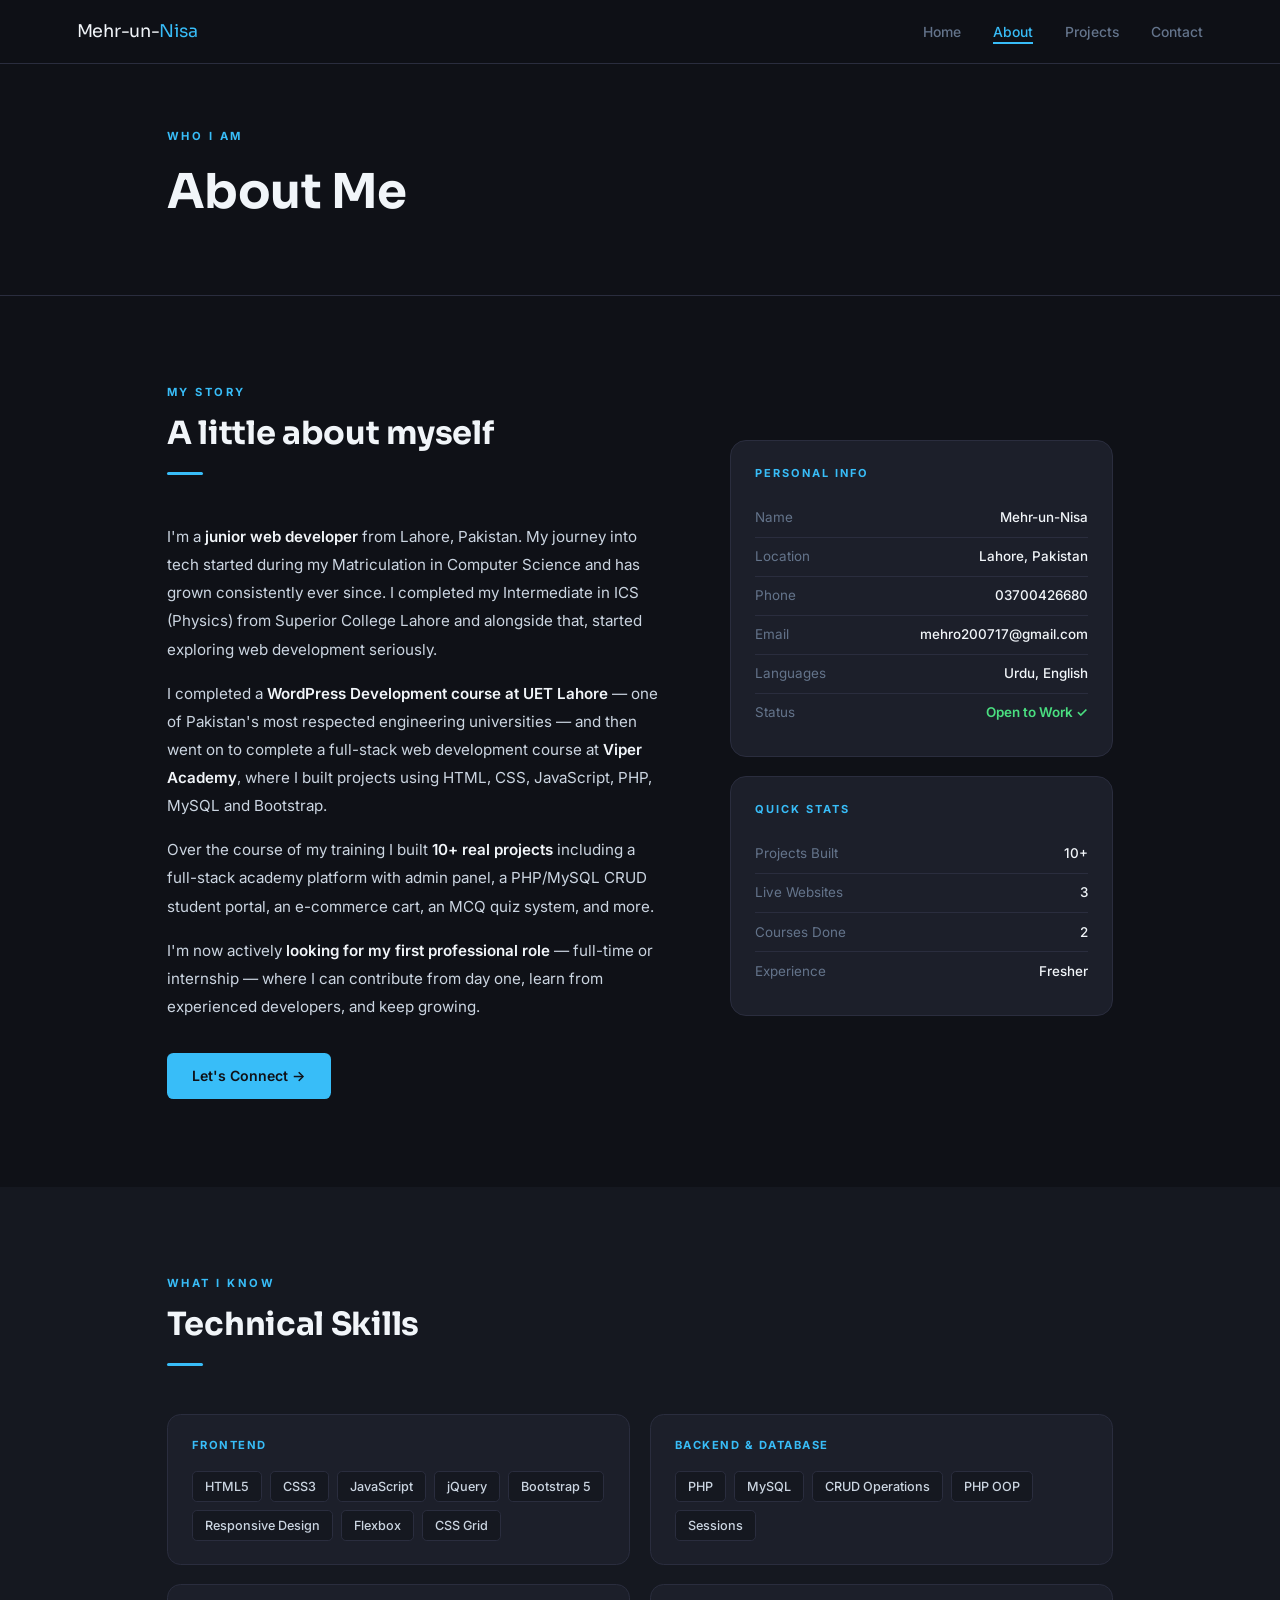
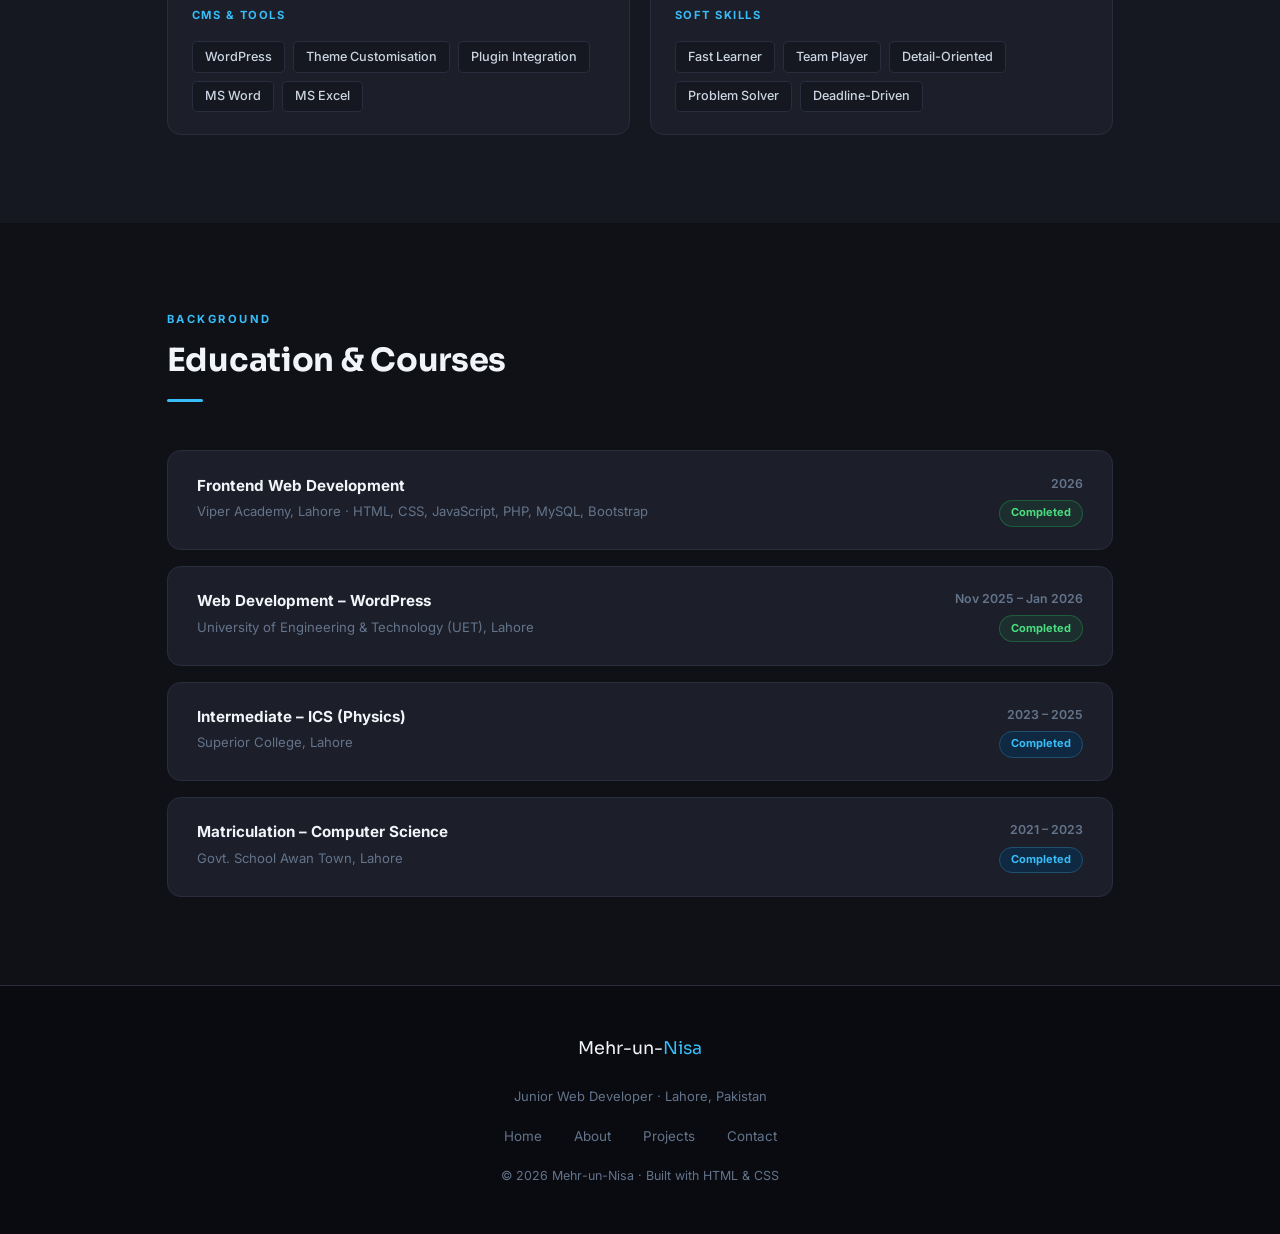
==== about.html @ e5cac134 "Add files via upload" ====
<!DOCTYPE html>
<html lang="en">
<head>
  <meta charset="UTF-8"/>
  <meta name="viewport" content="width=device-width, initial-scale=1.0"/>
  <title>About | Mehr-un-Nisa</title>
  <link href="https://fonts.googleapis.com/css2?family=Inter:wght@300;400;500;600;700&family=Sora:wght@600;700&display=swap" rel="stylesheet"/>
  <link rel="stylesheet" href="style.css"/>
</head>
<body>

<nav>
  <div class="nav-logo">Mehr-un-<span>Nisa</span></div>
  <button class="nav-toggle" id="navToggle">☰</button>
  <ul class="nav-links" id="navLinks">
    <li><a href="index.html">Home</a></li>
    <li><a href="about.html" class="active">About</a></li>
    <li><a href="projects.html">Projects</a></li>
    <li><a href="contact.html">Contact</a></li>
  </ul>
</nav>

<div class="page-hero">
  <div class="container">
    <p class="page-hero-label">Who I Am</p>
    <h1 class="page-hero-title">About Me</h1>
  </div>
</div>

<!-- ABOUT -->
<section class="section">
  <div class="container">
    <div class="about-grid">
      <div class="fade">
        <p class="sec-label">My Story</p>
        <h2 class="sec-title">A little about myself</h2>
        <div class="sec-line"></div>
        <div class="about-text">
          <p>I'm a <strong>junior web developer</strong> from Lahore, Pakistan. My journey into tech started during my Matriculation in Computer Science and has grown consistently ever since. I completed my Intermediate in ICS (Physics) from Superior College Lahore and alongside that, started exploring web development seriously.</p>
          <p>I completed a <strong>WordPress Development course at UET Lahore</strong> — one of Pakistan's most respected engineering universities — and then went on to complete a full-stack web development course at <strong>Viper Academy</strong>, where I built projects using HTML, CSS, JavaScript, PHP, MySQL and Bootstrap.</p>
          <p>Over the course of my training I built <strong>10+ real projects</strong> including a full-stack academy platform with admin panel, a PHP/MySQL CRUD student portal, an e-commerce cart, an MCQ quiz system, and more.</p>
          <p>I'm now actively <strong>looking for my first professional role</strong> — full-time or internship — where I can contribute from day one, learn from experienced developers, and keep growing.</p>
        </div>
        <div style="margin-top:2rem;">
          <a href="contact.html" class="btn btn-primary">Let's Connect →</a>
        </div>
      </div>
      <div class="fade d2">
        <div class="info-box" style="margin-bottom:1.2rem;">
          <h4>Personal Info</h4>
          <div class="info-row"><span>Name</span><span>Mehr-un-Nisa</span></div>
          <div class="info-row"><span>Location</span><span>Lahore, Pakistan</span></div>
          <div class="info-row"><span>Phone</span><span>03700426680</span></div>
          <div class="info-row"><span>Email</span><span>mehro200717@gmail.com</span></div>
          <div class="info-row"><span>Languages</span><span>Urdu, English</span></div>
          <div class="info-row"><span>Status</span><span style="color:#4ADE80;font-weight:600;">Open to Work ✓</span></div>
        </div>
        <div class="info-box">
          <h4>Quick Stats</h4>
          <div class="info-row"><span>Projects Built</span><span>10+</span></div>
          <div class="info-row"><span>Live Websites</span><span>3</span></div>
          <div class="info-row"><span>Courses Done</span><span>2</span></div>
          <div class="info-row"><span>Experience</span><span>Fresher</span></div>
        </div>
      </div>
    </div>
  </div>
</section>

<!-- SKILLS -->
<section class="section bg2">
  <div class="container">
    <div class="fade">
      <p class="sec-label">What I Know</p>
      <h2 class="sec-title">Technical Skills</h2>
      <div class="sec-line"></div>
    </div>
    <div class="skills-grid">
      <div class="skill-box fade">
        <div class="skill-box-title">Frontend</div>
        <div class="skill-tags">
          <span class="skill-tag">HTML5</span><span class="skill-tag">CSS3</span>
          <span class="skill-tag">JavaScript</span><span class="skill-tag">jQuery</span>
          <span class="skill-tag">Bootstrap 5</span><span class="skill-tag">Responsive Design</span>
          <span class="skill-tag">Flexbox</span><span class="skill-tag">CSS Grid</span>
        </div>
      </div>
      <div class="skill-box fade d1">
        <div class="skill-box-title">Backend & Database</div>
        <div class="skill-tags">
          <span class="skill-tag">PHP</span><span class="skill-tag">MySQL</span>
          <span class="skill-tag">CRUD Operations</span><span class="skill-tag">PHP OOP</span>
          <span class="skill-tag">Sessions</span>
        </div>
      </div>
      <div class="skill-box fade d2">
        <div class="skill-box-title">CMS & Tools</div>
        <div class="skill-tags">
          <span class="skill-tag">WordPress</span><span class="skill-tag">Theme Customisation</span>
          <span class="skill-tag">Plugin Integration</span>
          <span class="skill-tag">MS Word</span><span class="skill-tag">MS Excel</span>
        </div>
      </div>
      <div class="skill-box fade d3">
        <div class="skill-box-title">Soft Skills</div>
        <div class="skill-tags">
          <span class="skill-tag">Fast Learner</span><span class="skill-tag">Team Player</span>
          <span class="skill-tag">Detail-Oriented</span><span class="skill-tag">Problem Solver</span>
          <span class="skill-tag">Deadline-Driven</span>
        </div>
      </div>
    </div>
  </div>
</section>

<!-- EDUCATION -->
<section class="section">
  <div class="container">
    <div class="fade">
      <p class="sec-label">Background</p>
      <h2 class="sec-title">Education & Courses</h2>
      <div class="sec-line"></div>
    </div>
    <div class="edu-list">
      <div class="edu-card fade">
        <div><h4>Frontend Web Development</h4><p>Viper Academy, Lahore · HTML, CSS, JavaScript, PHP, MySQL, Bootstrap</p></div>
        <div class="edu-right"><span class="edu-year">2026</span><span class="edu-badge done">Completed</span></div>
      </div>
      <div class="edu-card fade">
        <div><h4>Web Development – WordPress</h4><p>University of Engineering & Technology (UET), Lahore</p></div>
        <div class="edu-right"><span class="edu-year">Nov 2025 – Jan 2026</span><span class="edu-badge done">Completed</span></div>
      </div>
      <div class="edu-card fade">
        <div><h4>Intermediate – ICS (Physics)</h4><p>Superior College, Lahore</p></div>
        <div class="edu-right"><span class="edu-year">2023 – 2025</span><span class="edu-badge">Completed</span></div>
      </div>
      <div class="edu-card fade">
        <div><h4>Matriculation – Computer Science</h4><p>Govt. School Awan Town, Lahore</p></div>
        <div class="edu-right"><span class="edu-year">2021 – 2023</span><span class="edu-badge">Completed</span></div>
      </div>
    </div>
  </div>
</section>

<footer>
  <div class="container footer-inner">
    <div class="footer-logo">Mehr-un-<span>Nisa</span></div>
    <p style="font-size:0.81rem;color:var(--muted);margin-top:0.3rem;">Junior Web Developer · Lahore, Pakistan</p>
    <div class="footer-links">
      <a href="index.html">Home</a>
      <a href="about.html">About</a>
      <a href="projects.html">Projects</a>
      <a href="contact.html">Contact</a>
    </div>
    <p class="footer-copy">© 2026 Mehr-un-Nisa · Built with HTML & CSS</p>
  </div>
</footer>

<script src="main.js"></script>
</body>
</html>
---- style.css ----
*, *::before, *::after { margin:0; padding:0; box-sizing:border-box; }

:root {
  --bg:        #0F1117;
  --bg2:       #151820;
  --card:      #1C1F2A;
  --border:    #2A2D3E;
  --accent:    #38BDF8;
  --accent-lt: #0F2942;
  --accent-md: #1E5070;
  --accent-dk: #0EA5E9;
  --dark:      #F1F5F9;
  --body:      #CBD5E1;
  --muted:     #64748B;
  --shadow:    0 2px 12px rgba(0,0,0,0.3);
  --shadow-md: 0 6px 30px rgba(0,0,0,0.4);
}

html { scroll-behavior: smooth; }
body { font-family: 'Inter', sans-serif; background: var(--bg); color: var(--body); overflow-x: hidden; line-height: 1.6; }

.container { max-width: 1100px; margin: 0 auto; padding: 0 6%; }

/* NAV */
nav {
  position: fixed; top: 0; left: 0; right: 0; z-index: 100;
  background: rgba(15,17,23,0.93);
  backdrop-filter: blur(16px);
  border-bottom: 1px solid var(--border);
  padding: 0 6%; height: 64px;
  display: flex; align-items: center; justify-content: space-between;
}
.nav-logo { font-family: 'Sora', sans-serif; font-size: 1.1rem; color: var(--dark); letter-spacing: -0.3px; }
.nav-logo span { color: var(--accent); }
.nav-links { list-style: none; display: flex; gap: 2rem; }
.nav-links a { text-decoration: none; font-size: 0.87rem; font-weight: 500; color: var(--muted); transition: color 0.2s; padding-bottom: 2px; border-bottom: 2px solid transparent; }
.nav-links a:hover, .nav-links a.active { color: var(--accent); border-bottom-color: var(--accent); }
.nav-toggle { display: none; background: none; border: none; color: var(--dark); font-size: 1.4rem; cursor: pointer; }

/* HERO */
.hero {
  min-height: 100vh; display: flex; align-items: center;
  padding: 7rem 6% 5rem; background: var(--bg);
  border-bottom: 1px solid var(--border);
  position: relative; overflow: hidden;
}
.hero-grid { position: absolute; inset: 0; background-image: linear-gradient(rgba(56,189,248,0.03) 1px, transparent 1px), linear-gradient(90deg, rgba(56,189,248,0.03) 1px, transparent 1px); background-size: 50px 50px; pointer-events: none; }
.hero-glow { position: absolute; top: -150px; right: -100px; width: 500px; height: 500px; background: radial-gradient(circle, rgba(56,189,248,0.09) 0%, transparent 65%); border-radius: 50%; pointer-events: none; }
.hero-glow2 { position: absolute; bottom: -100px; left: 5%; width: 350px; height: 350px; background: radial-gradient(circle, rgba(56,189,248,0.05) 0%, transparent 70%); border-radius: 50%; pointer-events: none; }
.hero-inner { max-width: 1100px; margin: 0 auto; width: 100%; display: grid; grid-template-columns: 1fr auto; gap: 4rem; align-items: center; position: relative; z-index: 1; }
.hero-pill { display: inline-flex; align-items: center; gap: 0.5rem; background: var(--accent-lt); color: var(--accent); font-size: 0.76rem; font-weight: 600; letter-spacing: 0.5px; padding: 0.38rem 1rem; border-radius: 2rem; border: 1px solid var(--accent-md); margin-bottom: 1.4rem; }
.hero-pill::before { content: ''; width: 7px; height: 7px; border-radius: 50%; background: var(--accent); animation: blink 2s infinite; }
@keyframes blink { 0%,100%{opacity:1;} 50%{opacity:0.2;} }
.hero h1 { font-family: 'Sora', sans-serif; font-size: clamp(2.3rem, 5vw, 3.8rem); line-height: 1.12; color: var(--dark); margin-bottom: 1.2rem; letter-spacing: -0.5px; }
.hero h1 span { color: var(--accent); }
.hero-sub { font-size: 1rem; color: var(--muted); max-width: 500px; line-height: 1.8; margin-bottom: 2rem; }
.hero-chips { display: flex; flex-wrap: wrap; gap: 0.5rem; margin-bottom: 2.2rem; }
.chip { background: var(--card); border: 1px solid var(--border); color: var(--body); font-size: 0.79rem; font-weight: 500; padding: 0.3rem 0.85rem; border-radius: 0.3rem; }
.hero-btns { display: flex; gap: 0.9rem; flex-wrap: wrap; }
.hero-card { background: var(--card); border: 1px solid var(--border); border-radius: 1.1rem; padding: 2rem 1.7rem; text-align: center; box-shadow: var(--shadow-md); min-width: 210px; }
.avatar { width: 88px; height: 88px; border-radius: 50%; background: linear-gradient(135deg, var(--accent) 0%, #0EA5E9 100%); display: flex; align-items: center; justify-content: center; font-family: 'Sora', sans-serif; font-size: 2rem; color: #0F1117; font-weight: 700; margin: 0 auto 1rem; }
.hero-card h3 { font-size: 0.94rem; font-weight: 700; color: var(--dark); margin-bottom: 0.2rem; }
.hero-card p { font-size: 0.79rem; color: var(--muted); margin-bottom: 1.2rem; line-height: 1.5; }
.open-badge { display: inline-flex; align-items: center; gap: 0.4rem; background: rgba(34,197,94,0.1); border: 1px solid rgba(34,197,94,0.25); color: #4ADE80; font-size: 0.73rem; font-weight: 600; padding: 0.33rem 0.85rem; border-radius: 2rem; }
.open-badge::before { content: ''; width: 6px; height: 6px; border-radius: 50%; background: #4ADE80; animation: blink 2s infinite; }

/* BUTTONS */
.btn { padding: 0.72rem 1.6rem; border-radius: 0.4rem; font-size: 0.88rem; font-weight: 600; text-decoration: none; transition: all 0.2s; font-family: 'Inter', sans-serif; border: none; cursor: pointer; display: inline-flex; align-items: center; gap: 0.4rem; }
.btn-primary { background: var(--accent); color: #0F1117; }
.btn-primary:hover { background: var(--accent-dk); transform: translateY(-2px); box-shadow: 0 6px 20px rgba(56,189,248,0.3); }
.btn-outline { background: transparent; color: var(--dark); border: 1.5px solid var(--border); }
.btn-outline:hover { border-color: var(--accent); color: var(--accent); transform: translateY(-2px); }

/* SECTIONS */
.section { padding: 5.5rem 0; }
.bg2 { background: var(--bg2); }
.sec-label { font-size: 0.7rem; font-weight: 700; letter-spacing: 2.5px; text-transform: uppercase; color: var(--accent); margin-bottom: 0.4rem; }
.sec-title { font-family: 'Sora', sans-serif; font-size: clamp(1.5rem, 2.5vw, 2rem); color: var(--dark); margin-bottom: 0.5rem; letter-spacing: -0.3px; }
.sec-desc { font-size: 0.91rem; color: var(--muted); max-width: 480px; line-height: 1.7; }
.sec-line { width: 36px; height: 3px; background: var(--accent); border-radius: 2px; margin-top: 0.8rem; margin-bottom: 3rem; }

/* STATS */
.stats-section { background: var(--bg2); padding: 3rem 0; border-top: 1px solid var(--border); border-bottom: 1px solid var(--border); }
.stats-row { display: grid; grid-template-columns: repeat(4,1fr); gap: 1px; background: var(--border); border: 1px solid var(--border); border-radius: 1rem; overflow: hidden; }
.stat-box { background: var(--card); padding: 2rem; text-align: center; }
.stat-num { font-family: 'Sora', sans-serif; font-size: 2.2rem; color: var(--accent); font-weight: 700; }
.stat-lbl { font-size: 0.78rem; color: var(--muted); margin-top: 0.3rem; }

/* SKILLS */
.skills-grid { display: grid; grid-template-columns: repeat(2, 1fr); gap: 1.2rem; }
.skill-box { background: var(--card); border: 1px solid var(--border); border-radius: 0.85rem; padding: 1.4rem 1.5rem; transition: all 0.22s; }
.skill-box:hover { border-color: var(--accent-md); transform: translateY(-3px); box-shadow: var(--shadow-md); }
.skill-box-title { font-size: 0.7rem; font-weight: 700; letter-spacing: 1.5px; text-transform: uppercase; color: var(--accent); margin-bottom: 1rem; }
.skill-tags { display: flex; flex-wrap: wrap; gap: 0.5rem; }
.skill-tag { background: var(--bg2); border: 1px solid var(--border); color: var(--body); font-size: 0.79rem; font-weight: 500; padding: 0.28rem 0.75rem; border-radius: 0.3rem; }

/* FEATURED PROJECTS ON HOME */
.featured-grid { display: grid; grid-template-columns: repeat(auto-fit, minmax(280px,1fr)); gap: 1.3rem; }
.feat-card { background: var(--card); border: 1px solid var(--border); border-radius: 1rem; padding: 1.8rem; transition: all 0.22s; }
.feat-card:hover { border-color: var(--accent-md); transform: translateY(-4px); box-shadow: var(--shadow-md); }
.feat-card-top { display: flex; justify-content: space-between; align-items: center; margin-bottom: 1rem; }
.feat-icon { font-size: 1.8rem; }
.live-pill { background: rgba(34,197,94,0.1); border: 1px solid rgba(34,197,94,0.25); color: #4ADE80; font-size: 0.7rem; font-weight: 700; padding: 0.2rem 0.65rem; border-radius: 2rem; }
.feat-card h3 { font-size: 1rem; font-weight: 700; color: var(--dark); margin-bottom: 0.5rem; }
.feat-card p { font-size: 0.83rem; color: var(--muted); line-height: 1.65; margin-bottom: 1rem; }
.feat-techs { display: flex; flex-wrap: wrap; gap: 0.4rem; margin-bottom: 1.2rem; }
.tech { background: var(--bg); border: 1px solid var(--border); color: var(--muted); font-size: 0.71rem; font-weight: 600; padding: 0.18rem 0.55rem; border-radius: 0.25rem; }
.feat-link { font-size: 0.83rem; font-weight: 600; color: var(--accent); text-decoration: none; transition: gap 0.2s; display: inline-flex; align-items: center; gap: 0.3rem; }
.feat-link:hover { gap: 0.6rem; }

/* CTA */
.cta-section { padding: 5rem 0; background: var(--bg); border-top: 1px solid var(--border); }

/* FOOTER */
footer { background: #090B10; border-top: 1px solid var(--border); padding: 3rem 6%; }
.footer-inner { display: flex; flex-direction: column; align-items: center; text-align: center; gap: 1.2rem; }
.footer-logo { font-family: 'Sora', sans-serif; font-size: 1.1rem; color: var(--dark); }
.footer-logo span { color: var(--accent); }
.footer-links { display: flex; gap: 2rem; }
.footer-links a { text-decoration: none; font-size: 0.84rem; color: var(--muted); transition: color 0.2s; }
.footer-links a:hover { color: var(--accent); }
.footer-copy { font-size: 0.78rem; color: var(--muted); }

/* ABOUT PAGE */
.page-hero { padding: 8rem 0 4rem; background: var(--bg); border-bottom: 1px solid var(--border); }
.page-hero-label { font-size: 0.7rem; font-weight: 700; letter-spacing: 2.5px; text-transform: uppercase; color: var(--accent); margin-bottom: 0.5rem; }
.page-hero-title { font-family: 'Sora', sans-serif; font-size: clamp(2rem, 4vw, 3rem); color: var(--dark); letter-spacing: -0.5px; }
.about-grid { display: grid; grid-template-columns: 1.3fr 1fr; gap: 4rem; align-items: start; }
.about-grid > div:last-child { padding-top: 3.5rem; }
.about-text p { font-size: 0.95rem; color: var(--body); line-height: 1.85; margin-bottom: 1rem; }
.about-text strong { color: var(--dark); font-weight: 600; }
.info-box { background: var(--card); border: 1px solid var(--border); border-radius: 1rem; padding: 1.5rem; }
.info-box h4 { font-size: 0.69rem; font-weight: 700; letter-spacing: 2px; text-transform: uppercase; color: var(--accent); margin-bottom: 1rem; }
.info-row { display: flex; justify-content: space-between; padding: 0.52rem 0; border-bottom: 1px solid var(--border); font-size: 0.84rem; }
.info-row:last-child { border-bottom: none; }
.info-row span:first-child { color: var(--muted); }
.info-row span:last-child { color: var(--dark); font-weight: 500; text-align: right; max-width: 55%; }
.edu-list { display: flex; flex-direction: column; gap: 1rem; }
.edu-card { background: var(--card); border: 1px solid var(--border); border-radius: 0.85rem; padding: 1.4rem 1.8rem; display: flex; justify-content: space-between; align-items: flex-start; flex-wrap: wrap; gap: 1rem; transition: border-color 0.2s; }
.edu-card:hover { border-color: var(--accent-md); }
.edu-card h4 { font-size: 0.95rem; font-weight: 700; color: var(--dark); margin-bottom: 0.2rem; }
.edu-card p { font-size: 0.82rem; color: var(--muted); }
.edu-right { display: flex; flex-direction: column; align-items: flex-end; gap: 0.4rem; }
.edu-year { font-size: 0.77rem; font-weight: 600; color: var(--muted); }
.edu-badge { font-size: 0.69rem; font-weight: 700; padding: 0.22rem 0.7rem; border-radius: 2rem; background: var(--accent-lt); color: var(--accent); border: 1px solid var(--accent-md); }
.edu-badge.done { background: rgba(34,197,94,0.1); color: #4ADE80; border-color: rgba(34,197,94,0.3); }

/* PROJECTS PAGE */
.projects-filter { display: flex; gap: 0.6rem; flex-wrap: wrap; margin-bottom: 2.5rem; }
.filter-btn { padding: 0.4rem 1.1rem; border-radius: 2rem; font-size: 0.8rem; font-weight: 600; border: 1px solid var(--border); background: transparent; color: var(--muted); cursor: pointer; transition: all 0.2s; font-family: 'Inter', sans-serif; }
.filter-btn:hover, .filter-btn.active { background: var(--accent-lt); border-color: var(--accent-md); color: var(--accent); }
.projects-grid { display: grid; grid-template-columns: repeat(auto-fill, minmax(300px,1fr)); gap: 1.3rem; }
.project-card { background: var(--card); border: 1px solid var(--border); border-radius: 1rem; padding: 1.8rem; transition: all 0.22s; }
.project-card:hover { border-color: var(--accent-md); transform: translateY(-4px); box-shadow: var(--shadow-md); }
.project-card-top { display: flex; justify-content: space-between; align-items: center; margin-bottom: 1rem; }
.project-icon { width: 44px; height: 44px; border-radius: 0.6rem; background: var(--accent-lt); display: flex; align-items: center; justify-content: center; font-size: 1.3rem; }
.project-card h3 { font-size: 0.97rem; font-weight: 700; color: var(--dark); margin-bottom: 0.5rem; }
.project-card p { font-size: 0.82rem; color: var(--muted); line-height: 1.6; margin-bottom: 1rem; }
.project-techs { display: flex; flex-wrap: wrap; gap: 0.4rem; margin-bottom: 1rem; }
.project-link { font-size: 0.82rem; font-weight: 600; color: var(--accent); text-decoration: none; display: inline-flex; align-items: center; gap: 0.3rem; transition: gap 0.2s; }
.project-link:hover { gap: 0.6rem; }

/* CONTACT PAGE */
.contact-grid { display: grid; grid-template-columns: 1fr 1fr; gap: 3.5rem; align-items: start; }
.contact-grid > div:last-child { padding-top: 3.8rem; }
.contact-info p { font-size: 0.94rem; color: var(--muted); line-height: 1.8; margin-bottom: 1.8rem; }
.contact-links { display: flex; flex-direction: column; gap: 0.75rem; }
.contact-link { display: flex; align-items: center; gap: 0.9rem; background: var(--card); border: 1px solid var(--border); border-radius: 0.6rem; padding: 0.85rem 1.1rem; text-decoration: none; color: var(--body); transition: all 0.2s; }
.contact-link:hover { border-color: var(--accent); color: var(--accent); transform: translateX(3px); }
.contact-link-icon { font-size: 1.1rem; width: 26px; text-align: center; }
.contact-link strong { display: block; font-size: 0.84rem; font-weight: 600; color: var(--dark); }
.contact-link span { font-size: 0.77rem; color: var(--muted); }
.contact-box { background: var(--card); border: 1px solid var(--border); border-radius: 1rem; padding: 2rem; }
.contact-box h3 { font-size: 1rem; font-weight: 700; color: var(--dark); margin-bottom: 0.5rem; }
.contact-box p { font-size: 0.86rem; color: var(--muted); margin-bottom: 1.6rem; line-height: 1.7; }

/* ANIMATIONS */
.fade { opacity: 0; transform: translateY(18px); transition: opacity 0.55s ease, transform 0.55s ease; }
.fade.in { opacity: 1; transform: none; }
.d1 { transition-delay: 0.1s; } .d2 { transition-delay: 0.2s; } .d3 { transition-delay: 0.3s; }

/* RESPONSIVE */
@media (max-width: 860px) {
  .hero-inner, .about-grid, .contact-grid { grid-template-columns: 1fr; }
  .hero-card { display: none; }
  .stats-row { grid-template-columns: repeat(2,1fr); }
}
@media (max-width: 600px) {
  .nav-links { display: none; flex-direction: column; position: absolute; top: 64px; left: 0; right: 0; background: #0F1117; border-bottom: 1px solid var(--border); padding: 1rem 6%; gap: 1rem; }
  .nav-links.open { display: flex; }
  .nav-toggle { display: block; }
  .stats-row { grid-template-columns: 1fr 1fr; }
  .footer-links { gap: 1.2rem; }
}
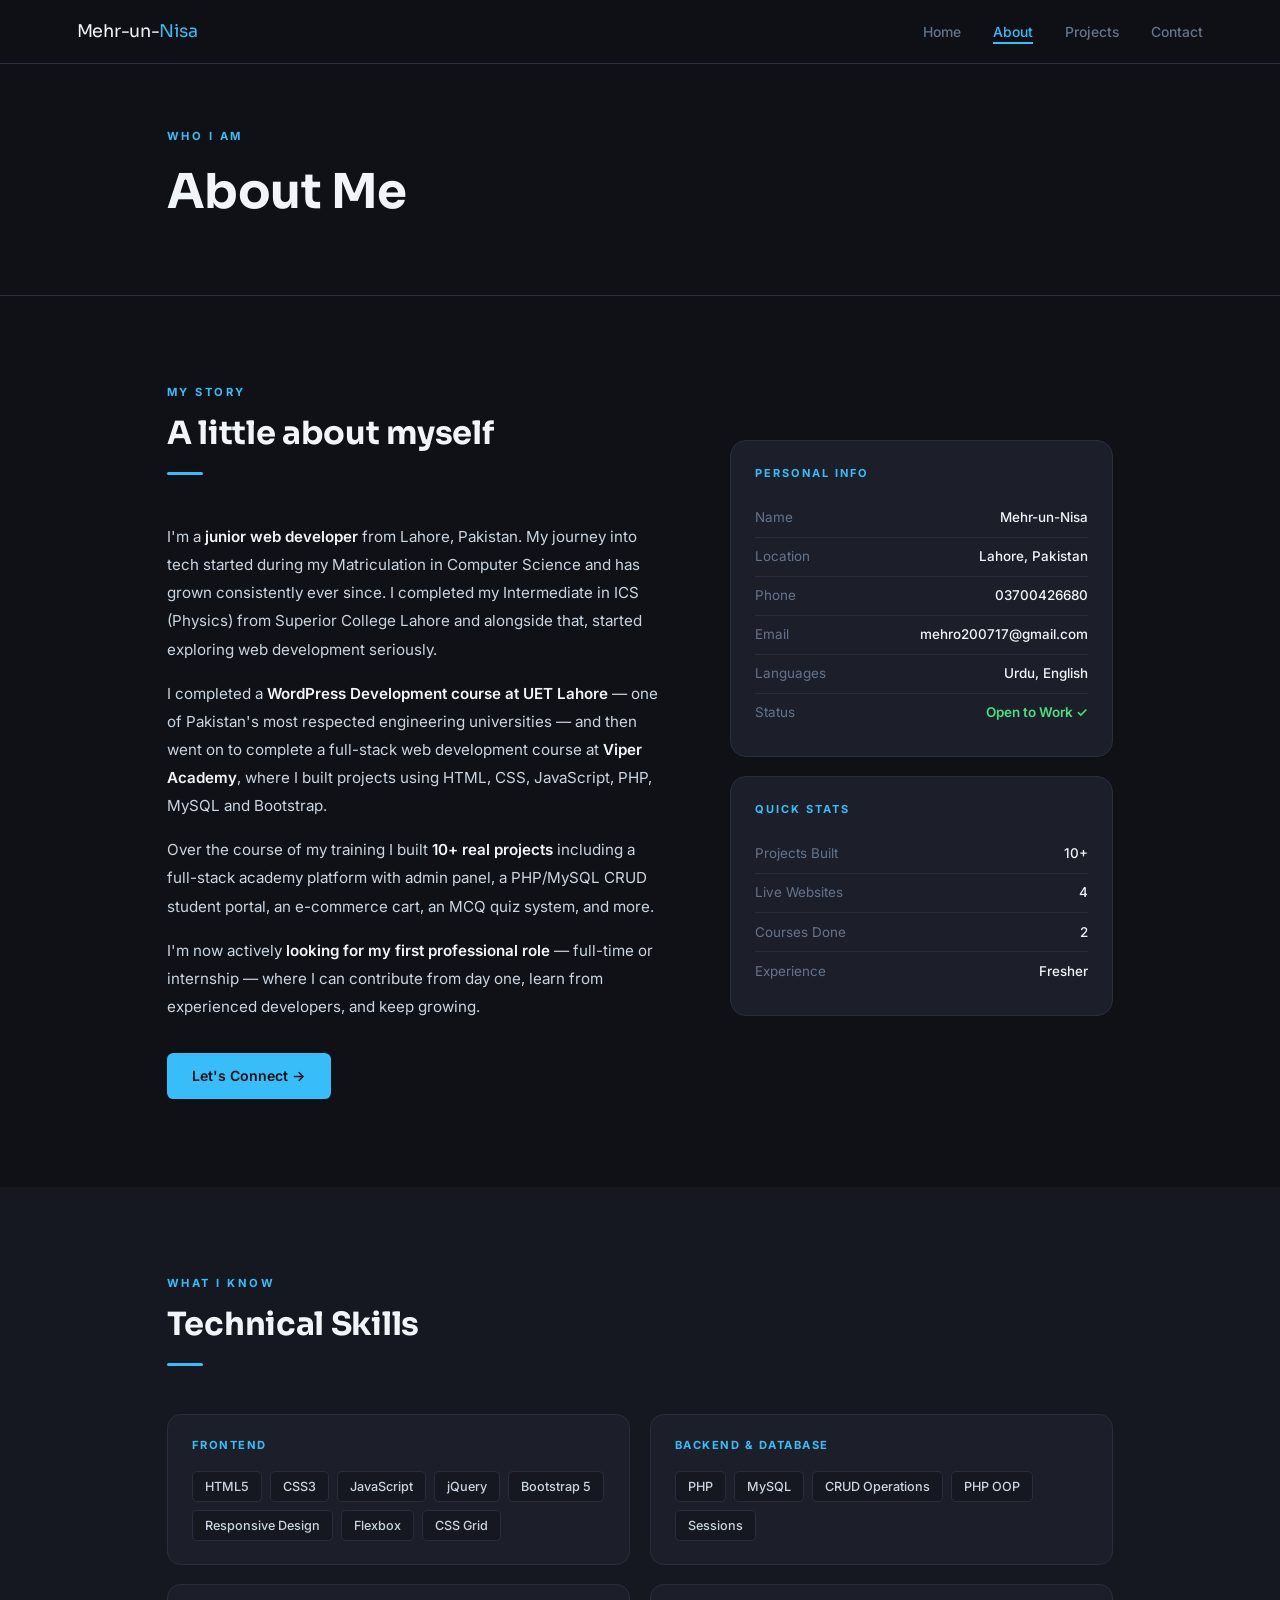
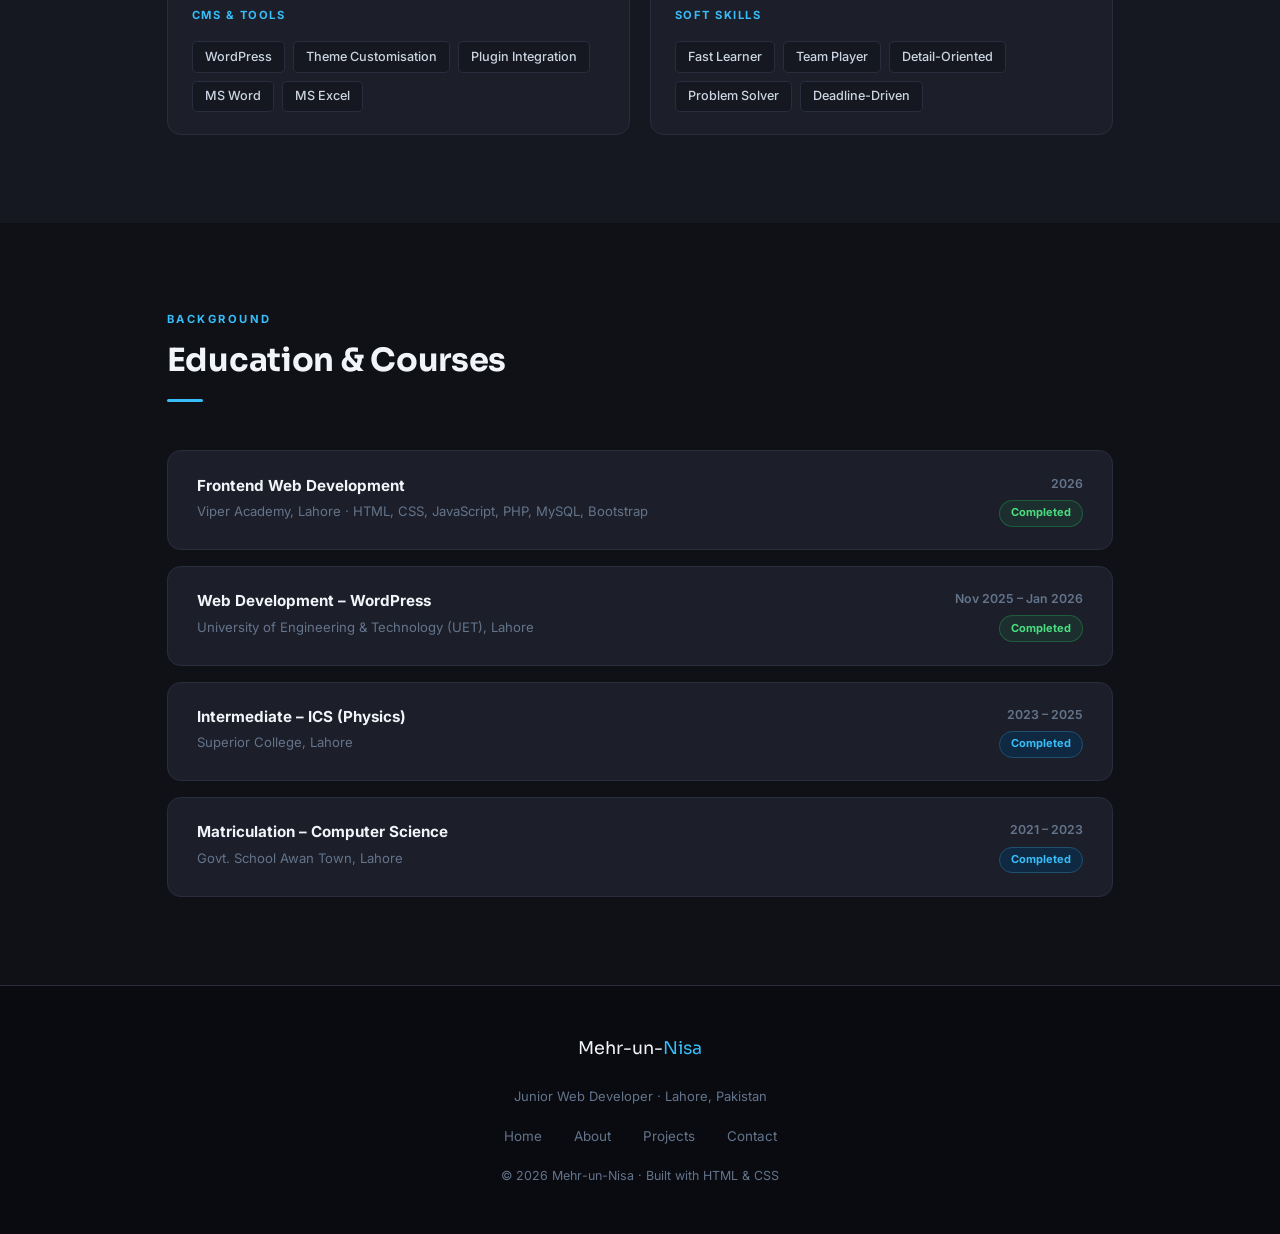
==== commit e98141d9: "Add files via upload" ====
--- a/about.html
+++ b/about.html
@@ -58,7 +58,7 @@
         <div class="info-box">
           <h4>Quick Stats</h4>
           <div class="info-row"><span>Projects Built</span><span>10+</span></div>
-          <div class="info-row"><span>Live Websites</span><span>3</span></div>
+          <div class="info-row"><span>Live Websites</span><span>4</span></div>
           <div class="info-row"><span>Courses Done</span><span>2</span></div>
           <div class="info-row"><span>Experience</span><span>Fresher</span></div>
         </div>
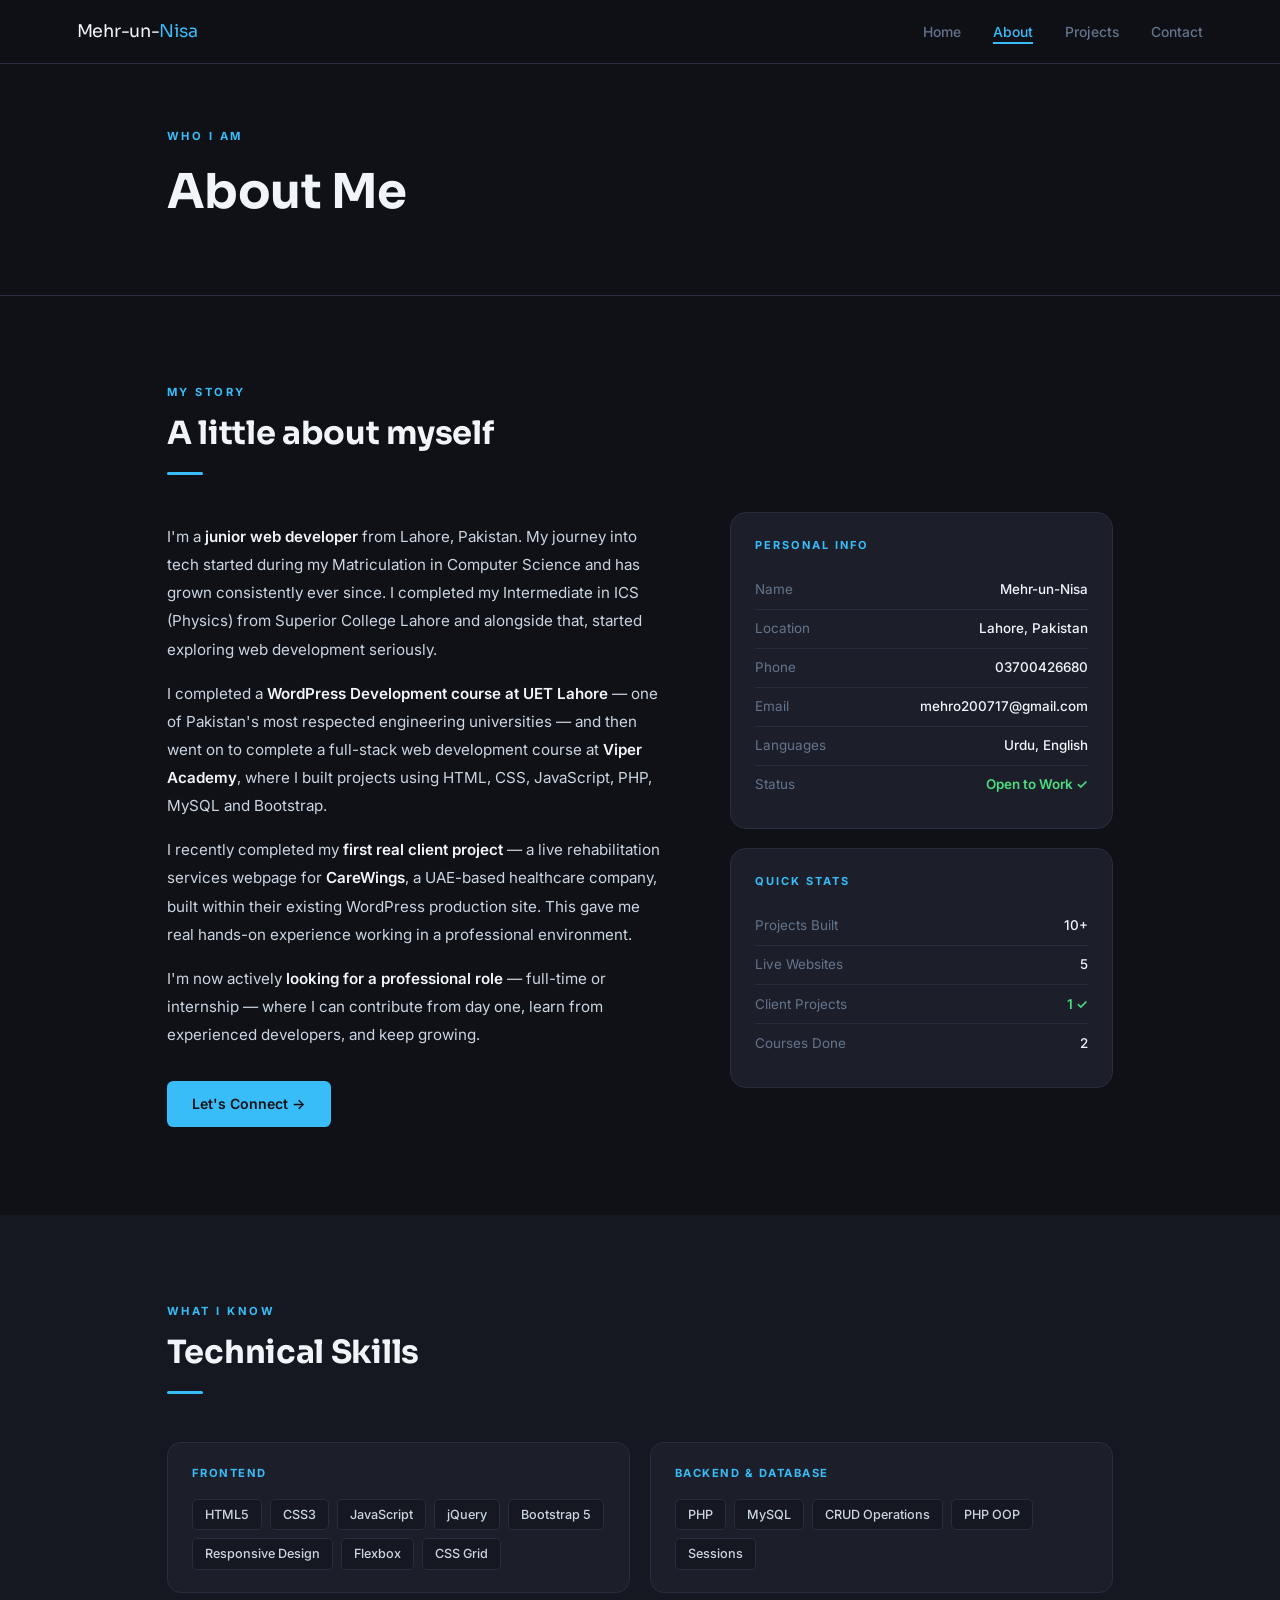
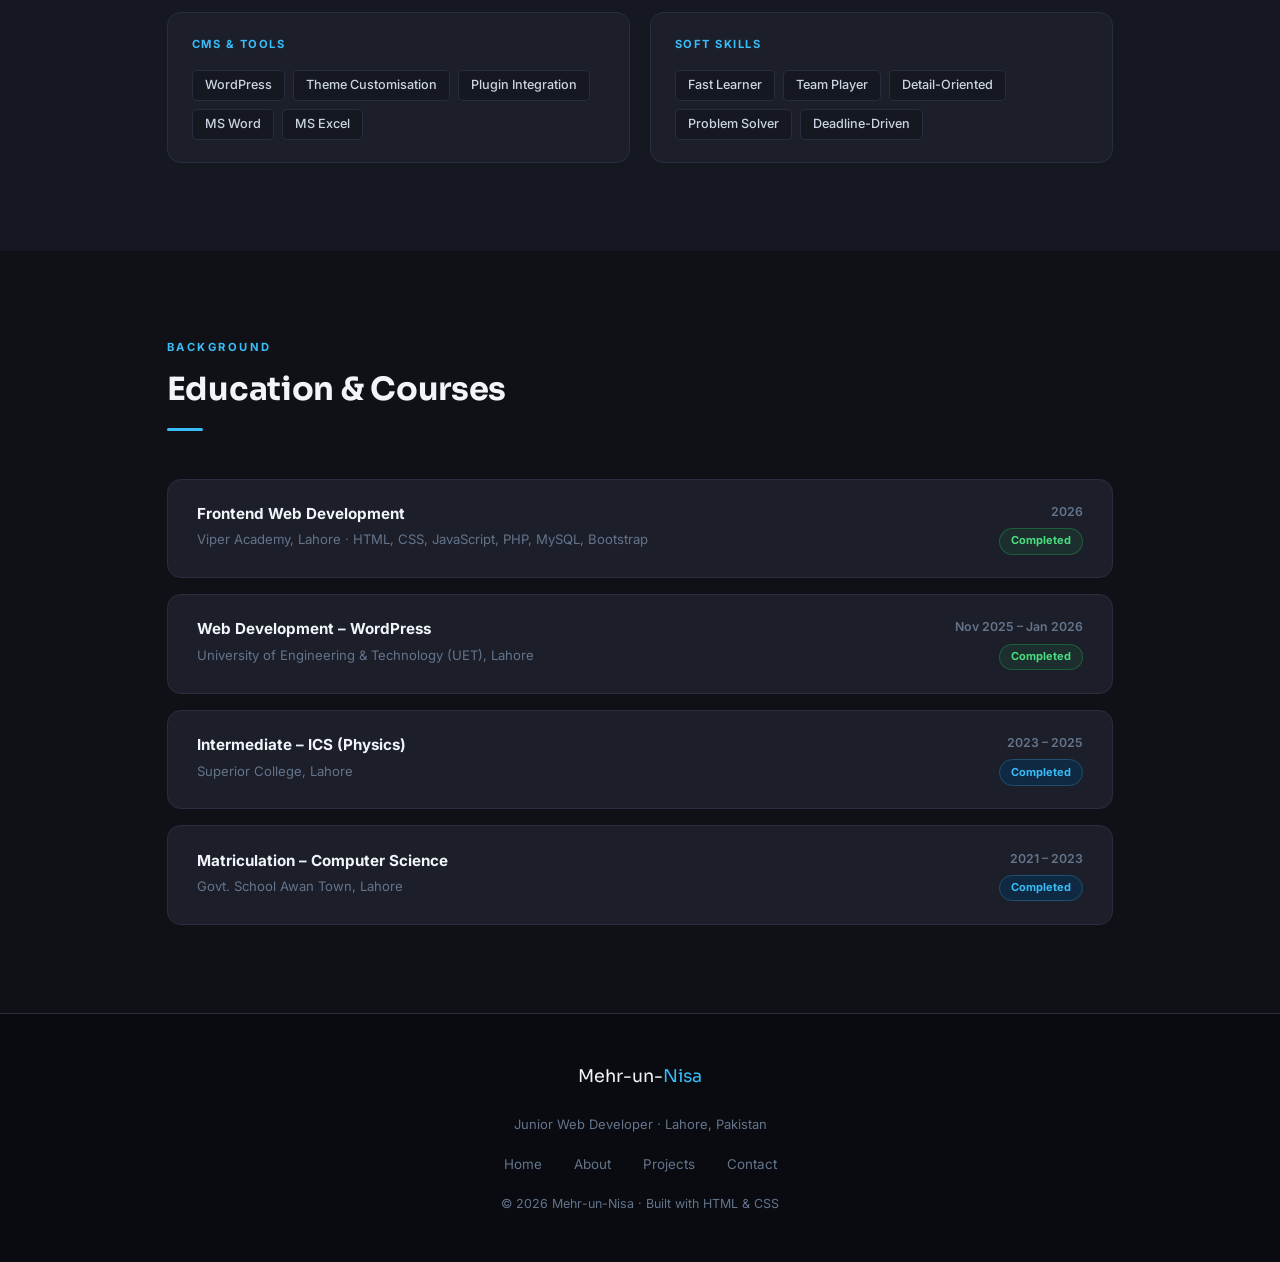
==== commit 2b077f52: "Add files via upload" ====
--- a/about.html
+++ b/about.html
@@ -38,14 +38,14 @@
         <div class="about-text">
           <p>I'm a <strong>junior web developer</strong> from Lahore, Pakistan. My journey into tech started during my Matriculation in Computer Science and has grown consistently ever since. I completed my Intermediate in ICS (Physics) from Superior College Lahore and alongside that, started exploring web development seriously.</p>
           <p>I completed a <strong>WordPress Development course at UET Lahore</strong> — one of Pakistan's most respected engineering universities — and then went on to complete a full-stack web development course at <strong>Viper Academy</strong>, where I built projects using HTML, CSS, JavaScript, PHP, MySQL and Bootstrap.</p>
-          <p>Over the course of my training I built <strong>10+ real projects</strong> including a full-stack academy platform with admin panel, a PHP/MySQL CRUD student portal, an e-commerce cart, an MCQ quiz system, and more.</p>
-          <p>I'm now actively <strong>looking for my first professional role</strong> — full-time or internship — where I can contribute from day one, learn from experienced developers, and keep growing.</p>
+          <p>I recently completed my <strong>first real client project</strong> — a live rehabilitation services webpage for <strong>CareWings</strong>, a UAE-based healthcare company, built within their existing WordPress production site. This gave me real hands-on experience working in a professional environment.</p>
+          <p>I'm now actively <strong>looking for a professional role</strong> — full-time or internship — where I can contribute from day one, learn from experienced developers, and keep growing.</p>
         </div>
         <div style="margin-top:2rem;">
           <a href="contact.html" class="btn btn-primary">Let's Connect →</a>
         </div>
       </div>
-      <div class="fade d2">
+      <div class="fade d2" style="margin-top:8vh">
         <div class="info-box" style="margin-bottom:1.2rem;">
           <h4>Personal Info</h4>
           <div class="info-row"><span>Name</span><span>Mehr-un-Nisa</span></div>
@@ -58,9 +58,9 @@
         <div class="info-box">
           <h4>Quick Stats</h4>
           <div class="info-row"><span>Projects Built</span><span>10+</span></div>
-          <div class="info-row"><span>Live Websites</span><span>4</span></div>
+          <div class="info-row"><span>Live Websites</span><span>5</span></div>
+          <div class="info-row"><span>Client Projects</span><span style="color:#4ADE80;font-weight:600;">1 ✓</span></div>
           <div class="info-row"><span>Courses Done</span><span>2</span></div>
-          <div class="info-row"><span>Experience</span><span>Fresher</span></div>
         </div>
       </div>
     </div>
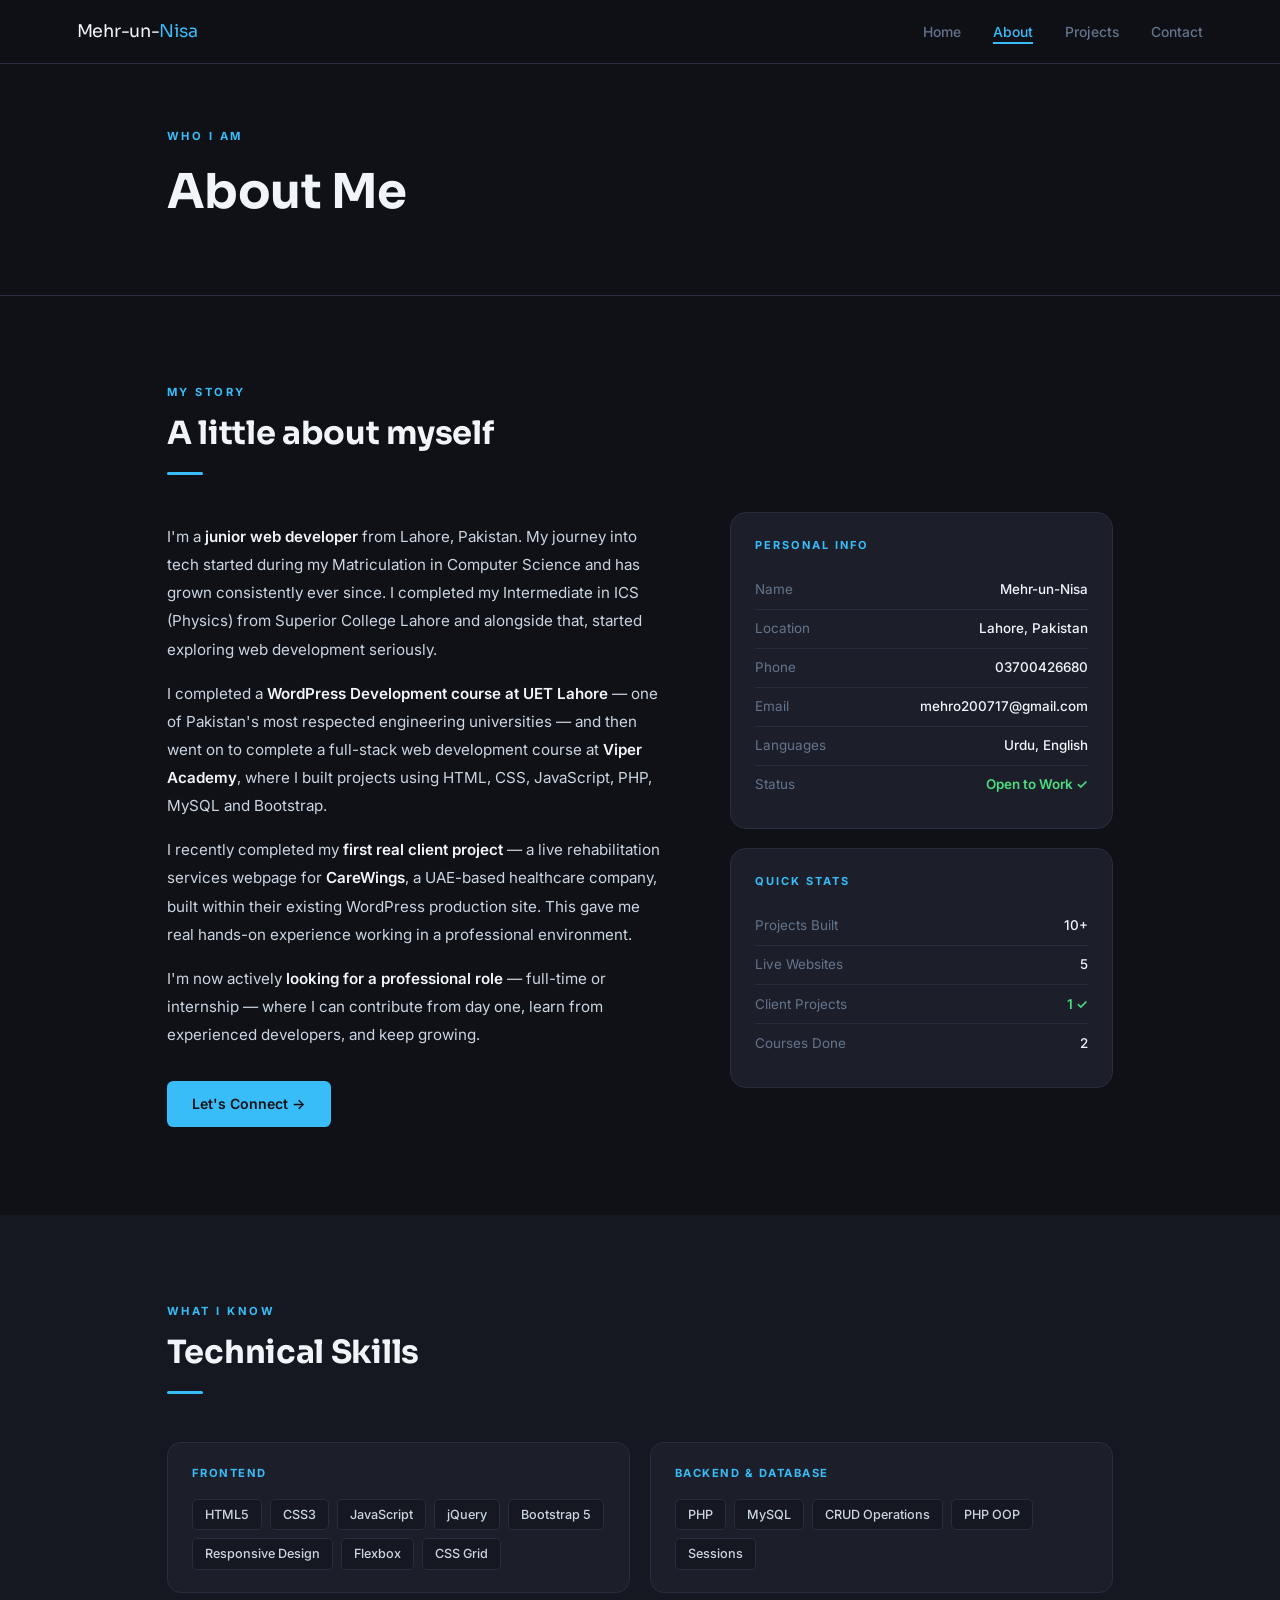
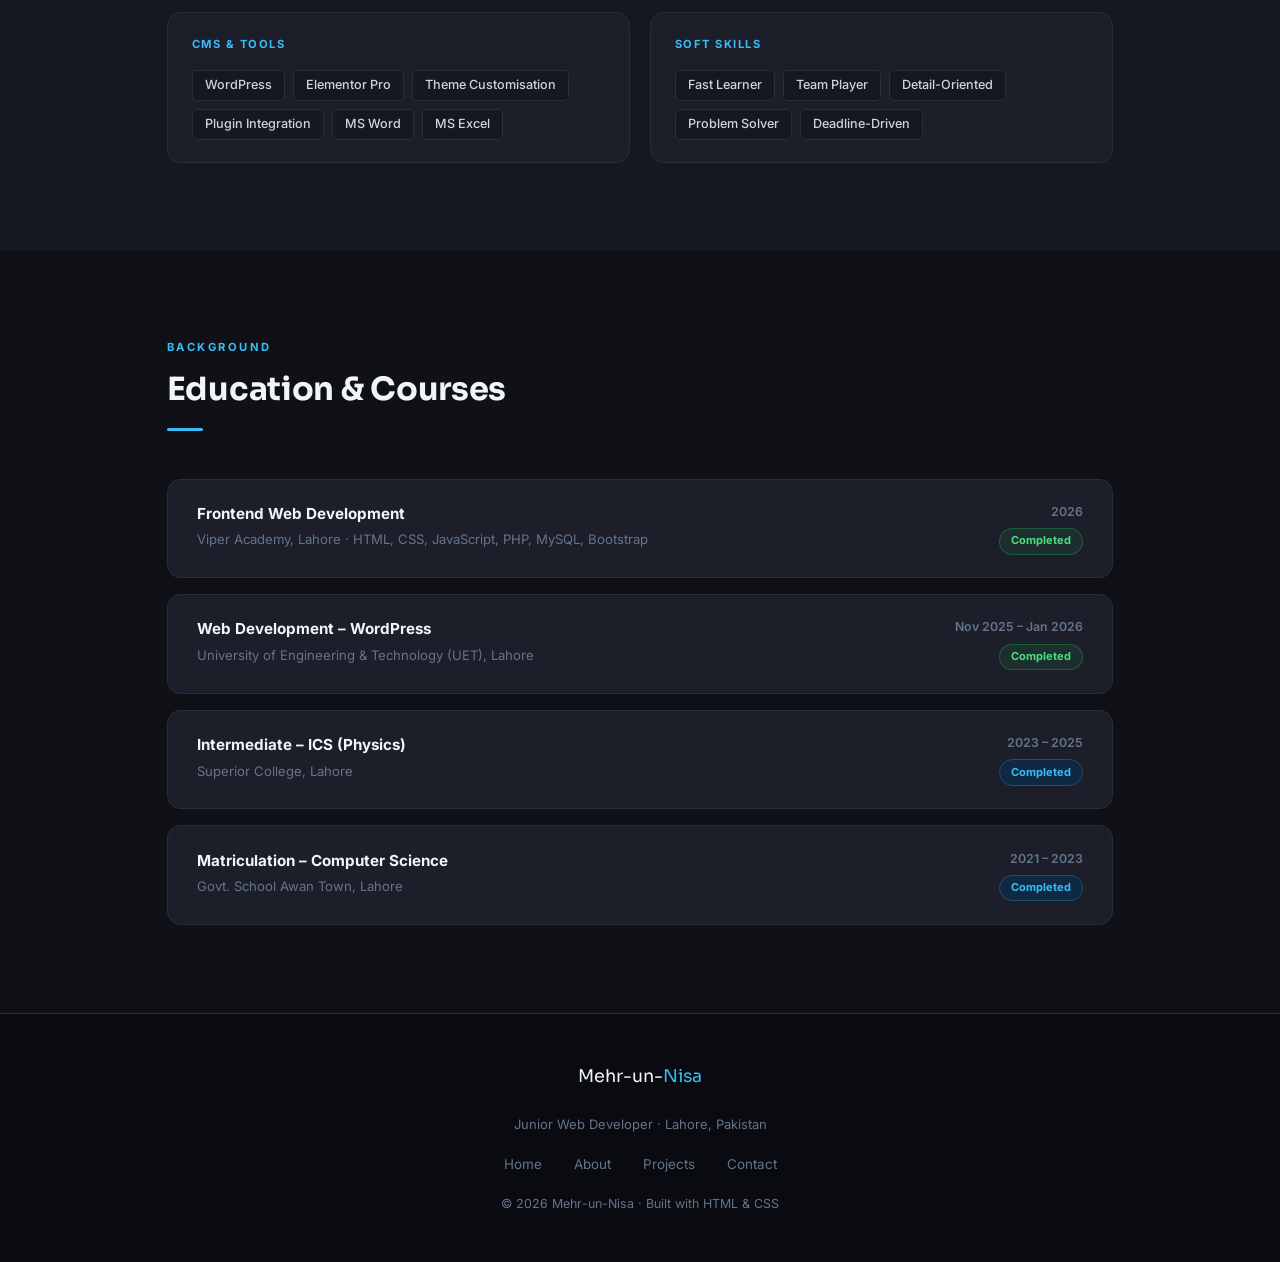
==== commit 50a15e00: "Add files via upload" ====
--- a/about.html
+++ b/about.html
@@ -96,7 +96,7 @@
       <div class="skill-box fade d2">
         <div class="skill-box-title">CMS & Tools</div>
         <div class="skill-tags">
-          <span class="skill-tag">WordPress</span><span class="skill-tag">Theme Customisation</span>
+          <span class="skill-tag">WordPress</span><span class="skill-tag">Elementor Pro</span><span class="skill-tag">Theme Customisation</span>
           <span class="skill-tag">Plugin Integration</span>
           <span class="skill-tag">MS Word</span><span class="skill-tag">MS Excel</span>
         </div>
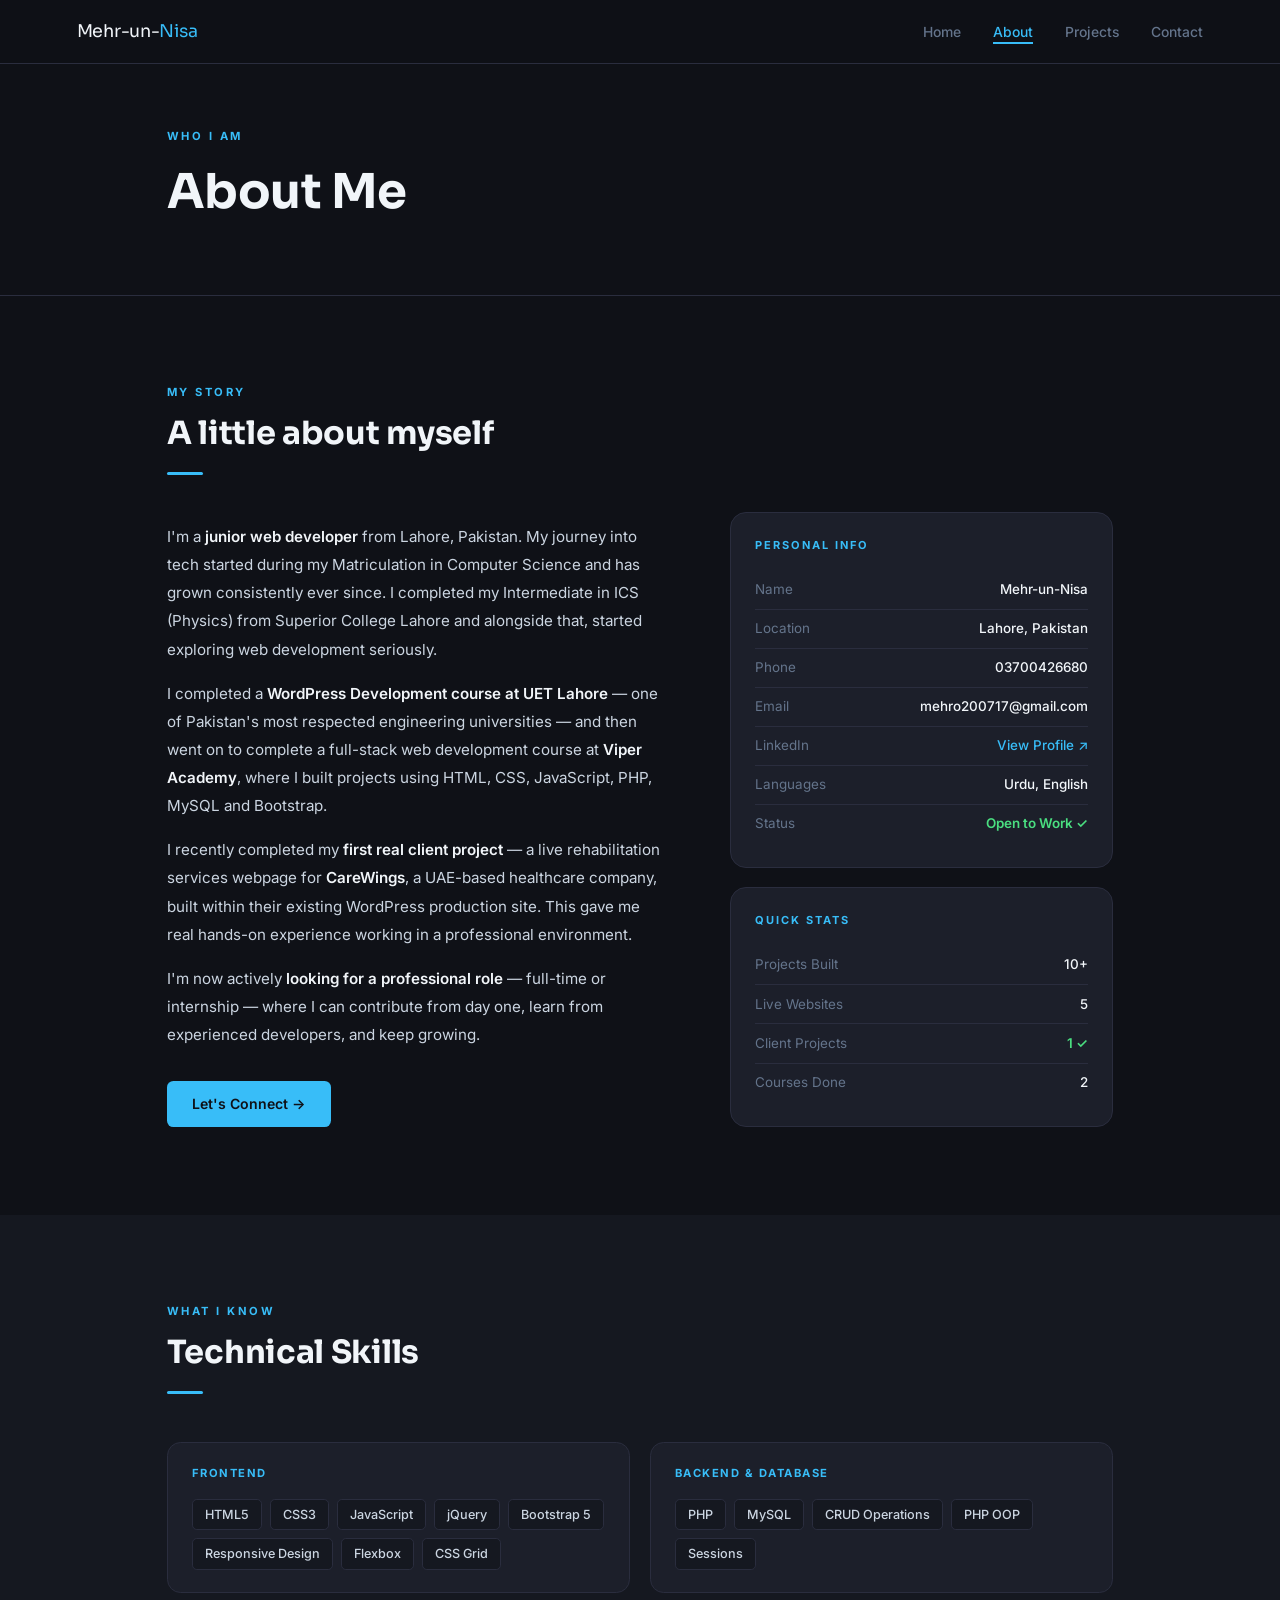
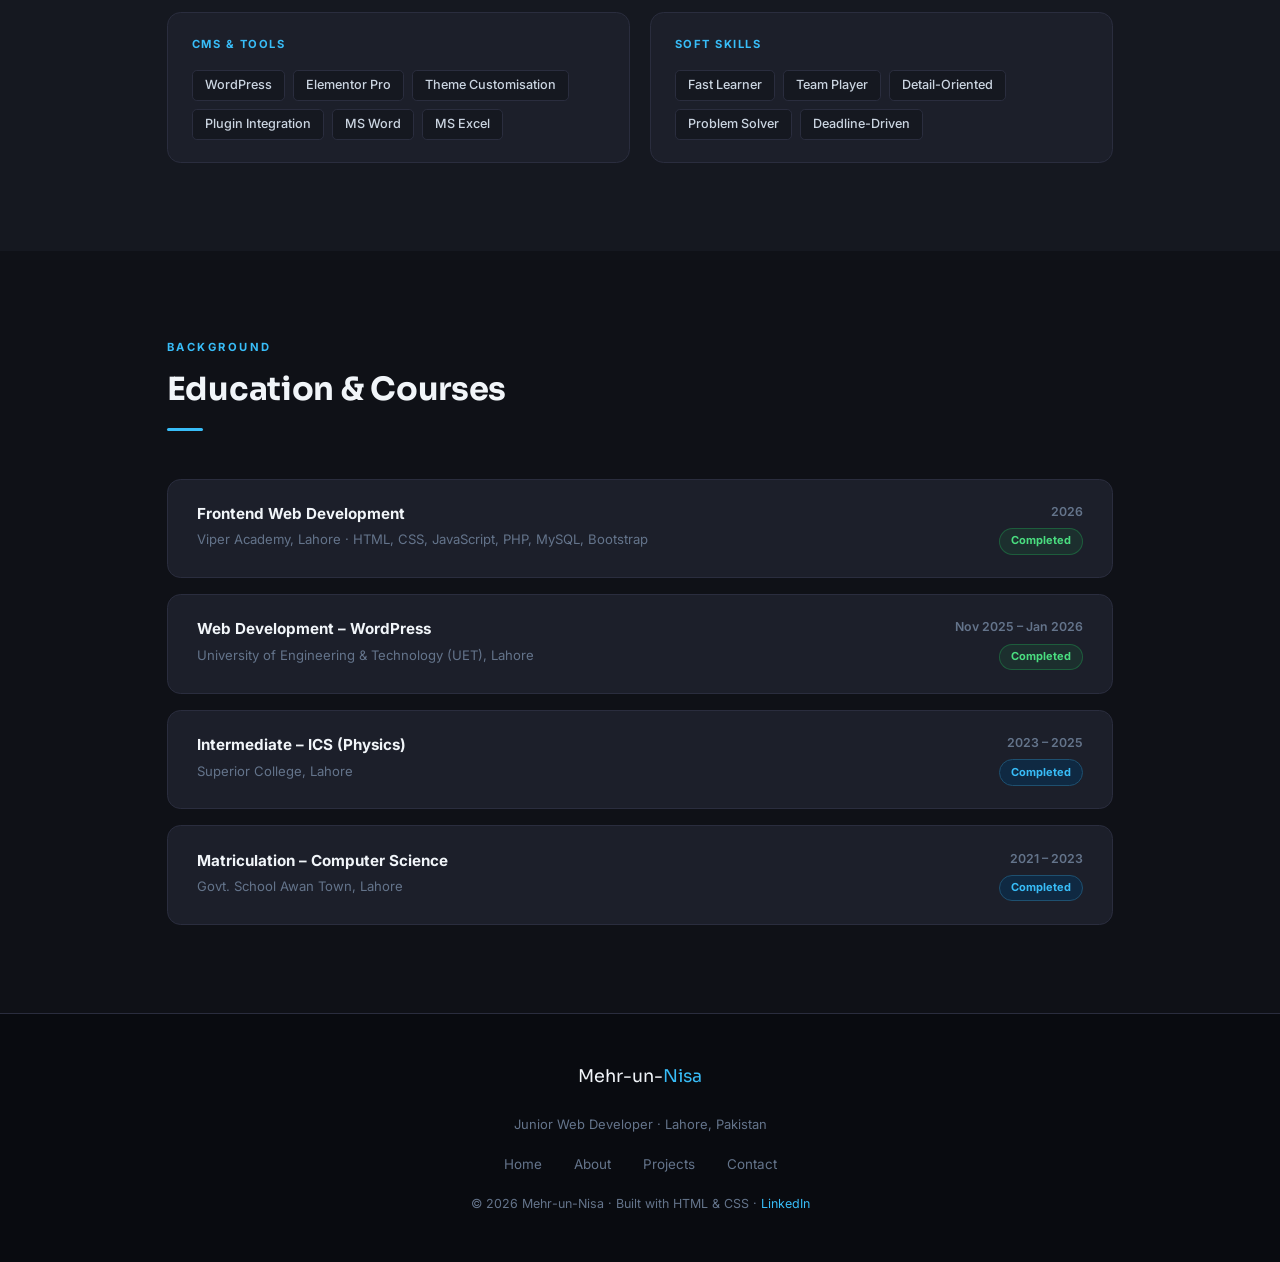
==== commit 6cfdd601: "Add files via upload" ====
--- a/about.html
+++ b/about.html
@@ -45,13 +45,14 @@
           <a href="contact.html" class="btn btn-primary">Let's Connect →</a>
         </div>
       </div>
-      <div class="fade d2" style="margin-top:8vh">
+      <div class="fade d2" style="margin-top: 8vh;">
         <div class="info-box" style="margin-bottom:1.2rem;">
           <h4>Personal Info</h4>
           <div class="info-row"><span>Name</span><span>Mehr-un-Nisa</span></div>
           <div class="info-row"><span>Location</span><span>Lahore, Pakistan</span></div>
           <div class="info-row"><span>Phone</span><span>03700426680</span></div>
           <div class="info-row"><span>Email</span><span>mehro200717@gmail.com</span></div>
+          <div class="info-row"><span>LinkedIn</span><span><a href="https://www.linkedin.com/in/mehr-un-nisa-aslam-77a443415/" target="_blank" style="color:var(--accent);text-decoration:none;">View Profile ↗</a></span></div>
           <div class="info-row"><span>Languages</span><span>Urdu, English</span></div>
           <div class="info-row"><span>Status</span><span style="color:#4ADE80;font-weight:600;">Open to Work ✓</span></div>
         </div>
@@ -152,7 +153,7 @@
       <a href="projects.html">Projects</a>
       <a href="contact.html">Contact</a>
     </div>
-    <p class="footer-copy">© 2026 Mehr-un-Nisa · Built with HTML & CSS</p>
+    <p class="footer-copy">© 2026 Mehr-un-Nisa · Built with HTML & CSS · <a href="https://www.linkedin.com/in/mehr-un-nisa-aslam-77a443415/" target="_blank" style="color:var(--accent);text-decoration:none;">LinkedIn</a></p>
   </div>
 </footer>
 
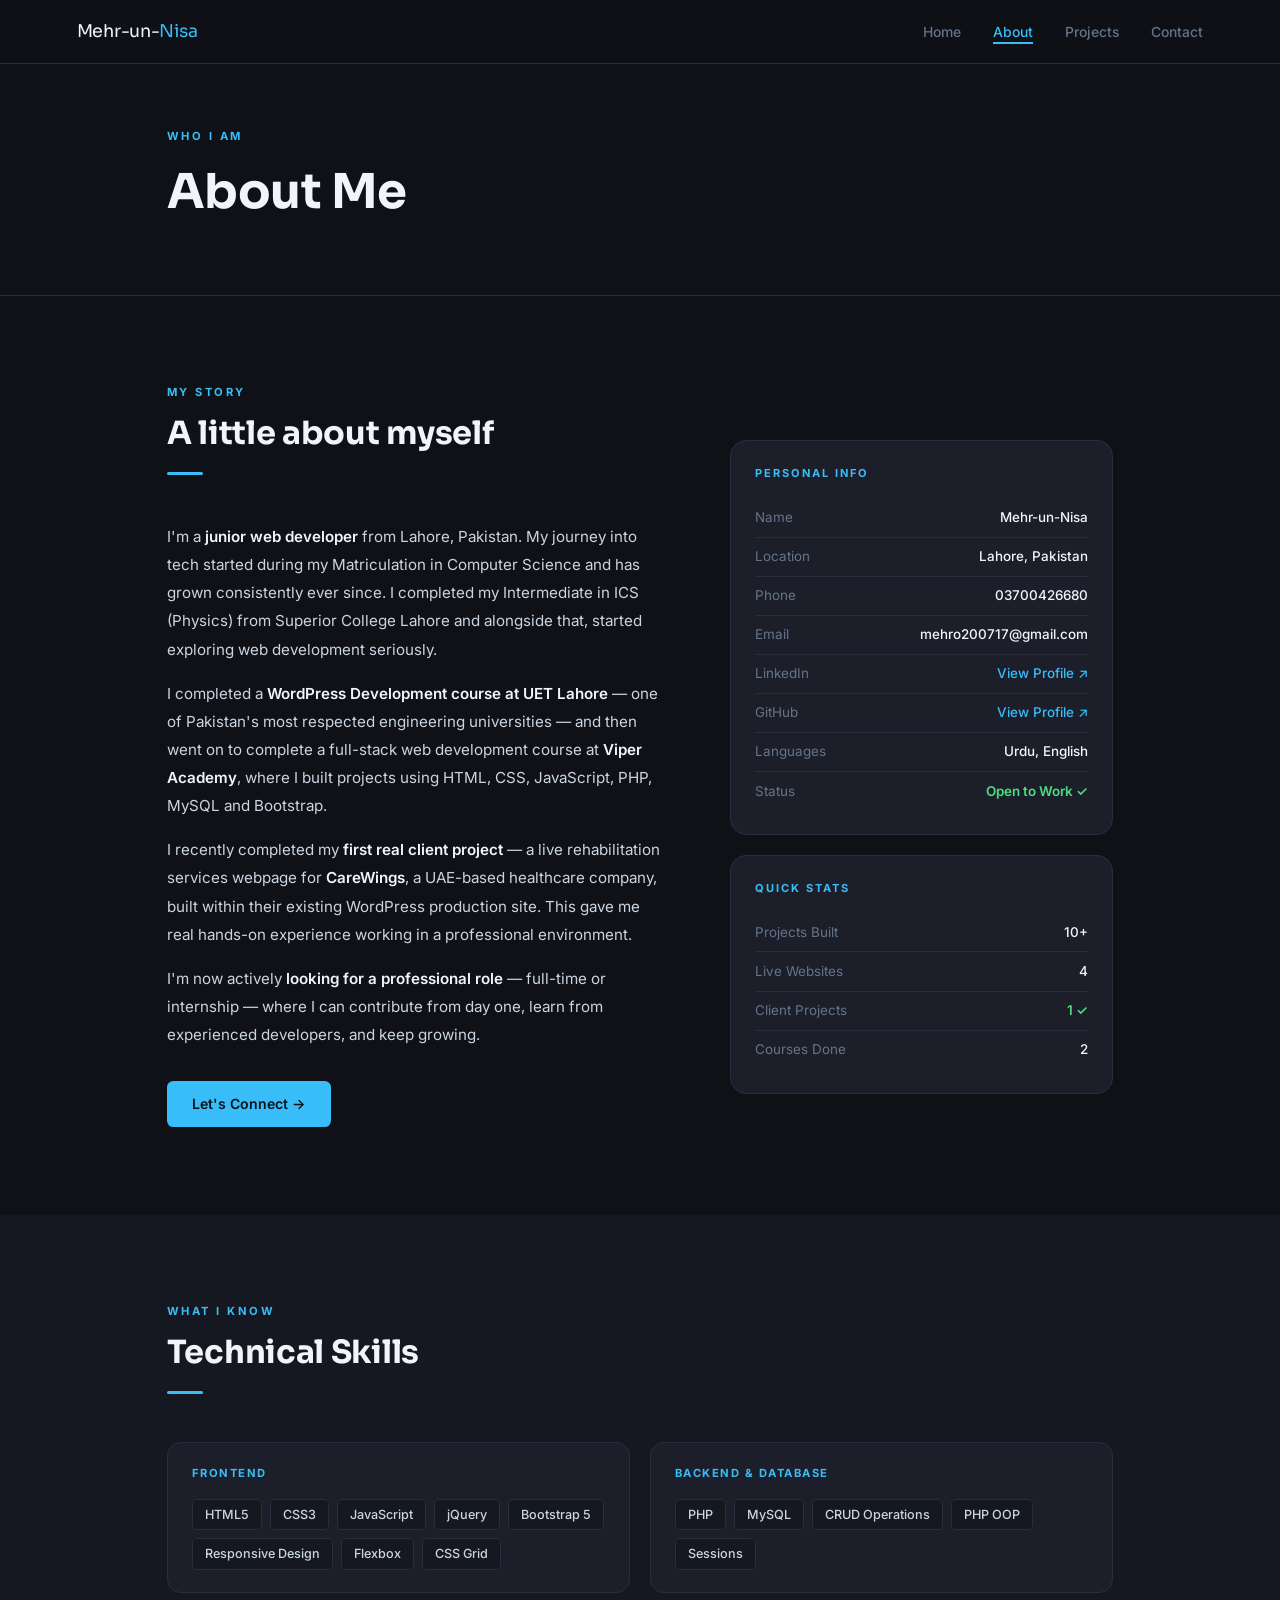
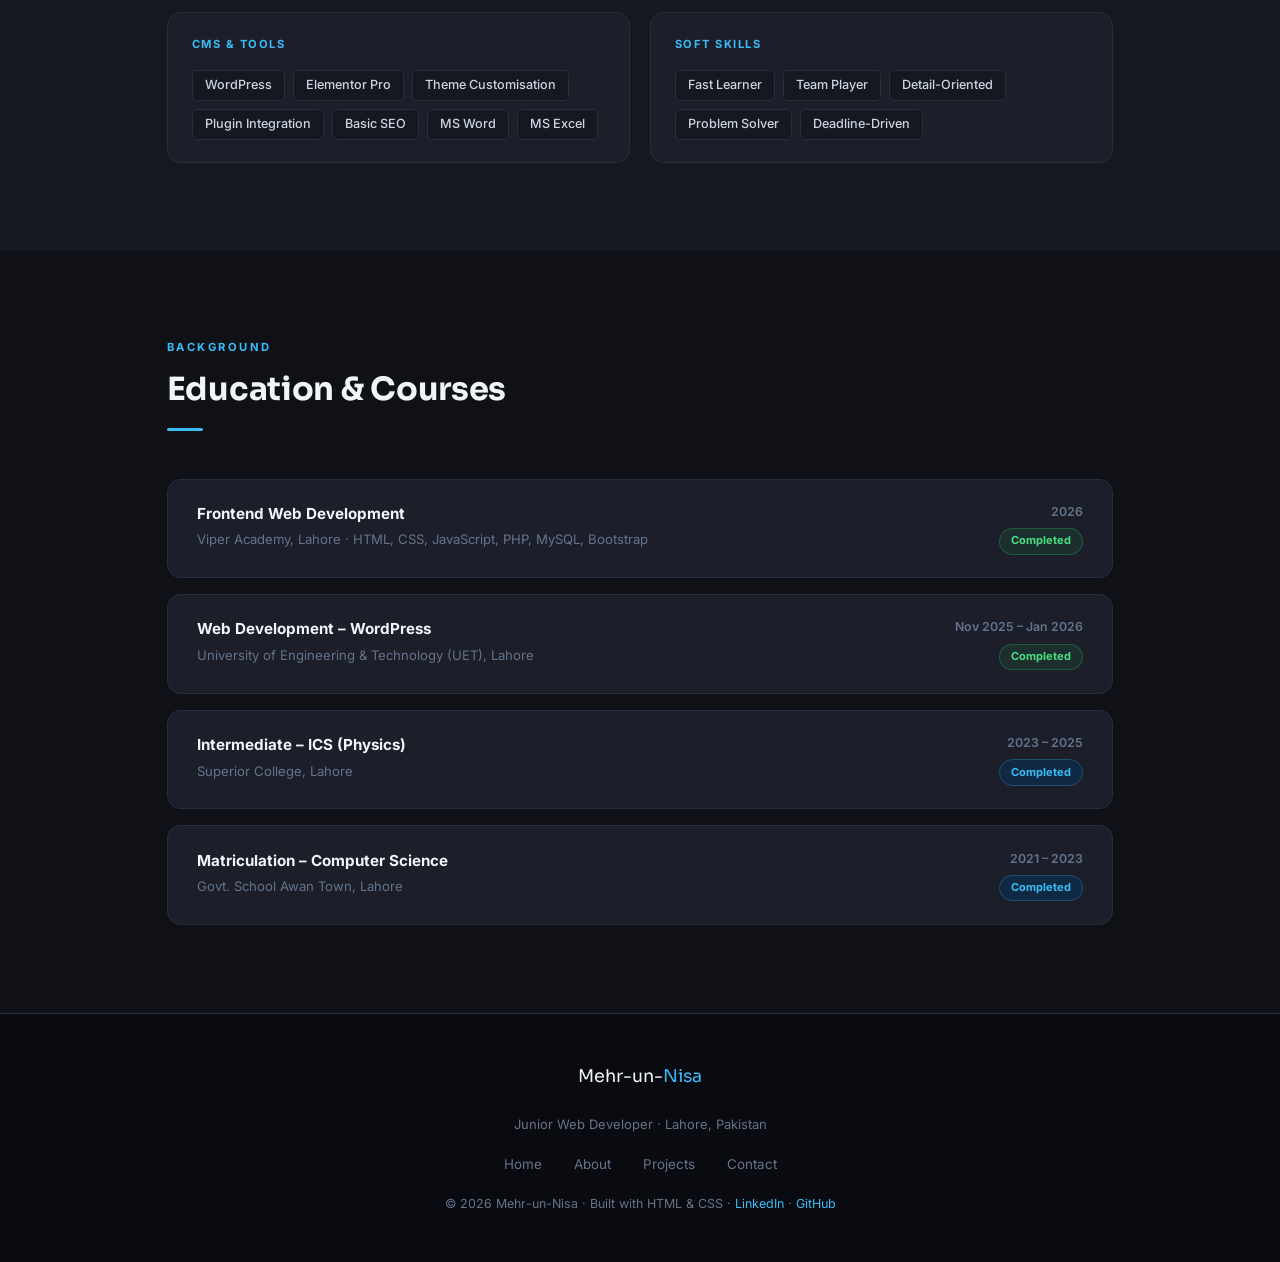
==== commit 61d6c0e2: "Add files via upload" ====
--- a/about.html
+++ b/about.html
@@ -45,7 +45,7 @@
           <a href="contact.html" class="btn btn-primary">Let's Connect →</a>
         </div>
       </div>
-      <div class="fade d2" style="margin-top: 8vh;">
+      <div class="fade d2">
         <div class="info-box" style="margin-bottom:1.2rem;">
           <h4>Personal Info</h4>
           <div class="info-row"><span>Name</span><span>Mehr-un-Nisa</span></div>
@@ -53,13 +53,14 @@
           <div class="info-row"><span>Phone</span><span>03700426680</span></div>
           <div class="info-row"><span>Email</span><span>mehro200717@gmail.com</span></div>
           <div class="info-row"><span>LinkedIn</span><span><a href="https://www.linkedin.com/in/mehr-un-nisa-aslam-77a443415/" target="_blank" style="color:var(--accent);text-decoration:none;">View Profile ↗</a></span></div>
+          <div class="info-row"><span>GitHub</span><span><a href="https://github.com/mehr-un-nisa07" target="_blank" style="color:var(--accent);text-decoration:none;">View Profile ↗</a></span></div>
           <div class="info-row"><span>Languages</span><span>Urdu, English</span></div>
           <div class="info-row"><span>Status</span><span style="color:#4ADE80;font-weight:600;">Open to Work ✓</span></div>
         </div>
         <div class="info-box">
           <h4>Quick Stats</h4>
           <div class="info-row"><span>Projects Built</span><span>10+</span></div>
-          <div class="info-row"><span>Live Websites</span><span>5</span></div>
+          <div class="info-row"><span>Live Websites</span><span>4</span></div>
           <div class="info-row"><span>Client Projects</span><span style="color:#4ADE80;font-weight:600;">1 ✓</span></div>
           <div class="info-row"><span>Courses Done</span><span>2</span></div>
         </div>
@@ -98,7 +99,7 @@
         <div class="skill-box-title">CMS & Tools</div>
         <div class="skill-tags">
           <span class="skill-tag">WordPress</span><span class="skill-tag">Elementor Pro</span><span class="skill-tag">Theme Customisation</span>
-          <span class="skill-tag">Plugin Integration</span>
+          <span class="skill-tag">Plugin Integration</span><span class="skill-tag">Basic SEO</span>
           <span class="skill-tag">MS Word</span><span class="skill-tag">MS Excel</span>
         </div>
       </div>
@@ -153,7 +154,7 @@
       <a href="projects.html">Projects</a>
       <a href="contact.html">Contact</a>
     </div>
-    <p class="footer-copy">© 2026 Mehr-un-Nisa · Built with HTML & CSS · <a href="https://www.linkedin.com/in/mehr-un-nisa-aslam-77a443415/" target="_blank" style="color:var(--accent);text-decoration:none;">LinkedIn</a></p>
+    <p class="footer-copy">© 2026 Mehr-un-Nisa · Built with HTML & CSS · <a href="https://www.linkedin.com/in/mehr-un-nisa-aslam-77a443415/" target="_blank" style="color:var(--accent);text-decoration:none;">LinkedIn</a> · <a href="https://github.com/mehr-un-nisa07" target="_blank" style="color:var(--accent);text-decoration:none;">GitHub</a></p>
   </div>
 </footer>
 
